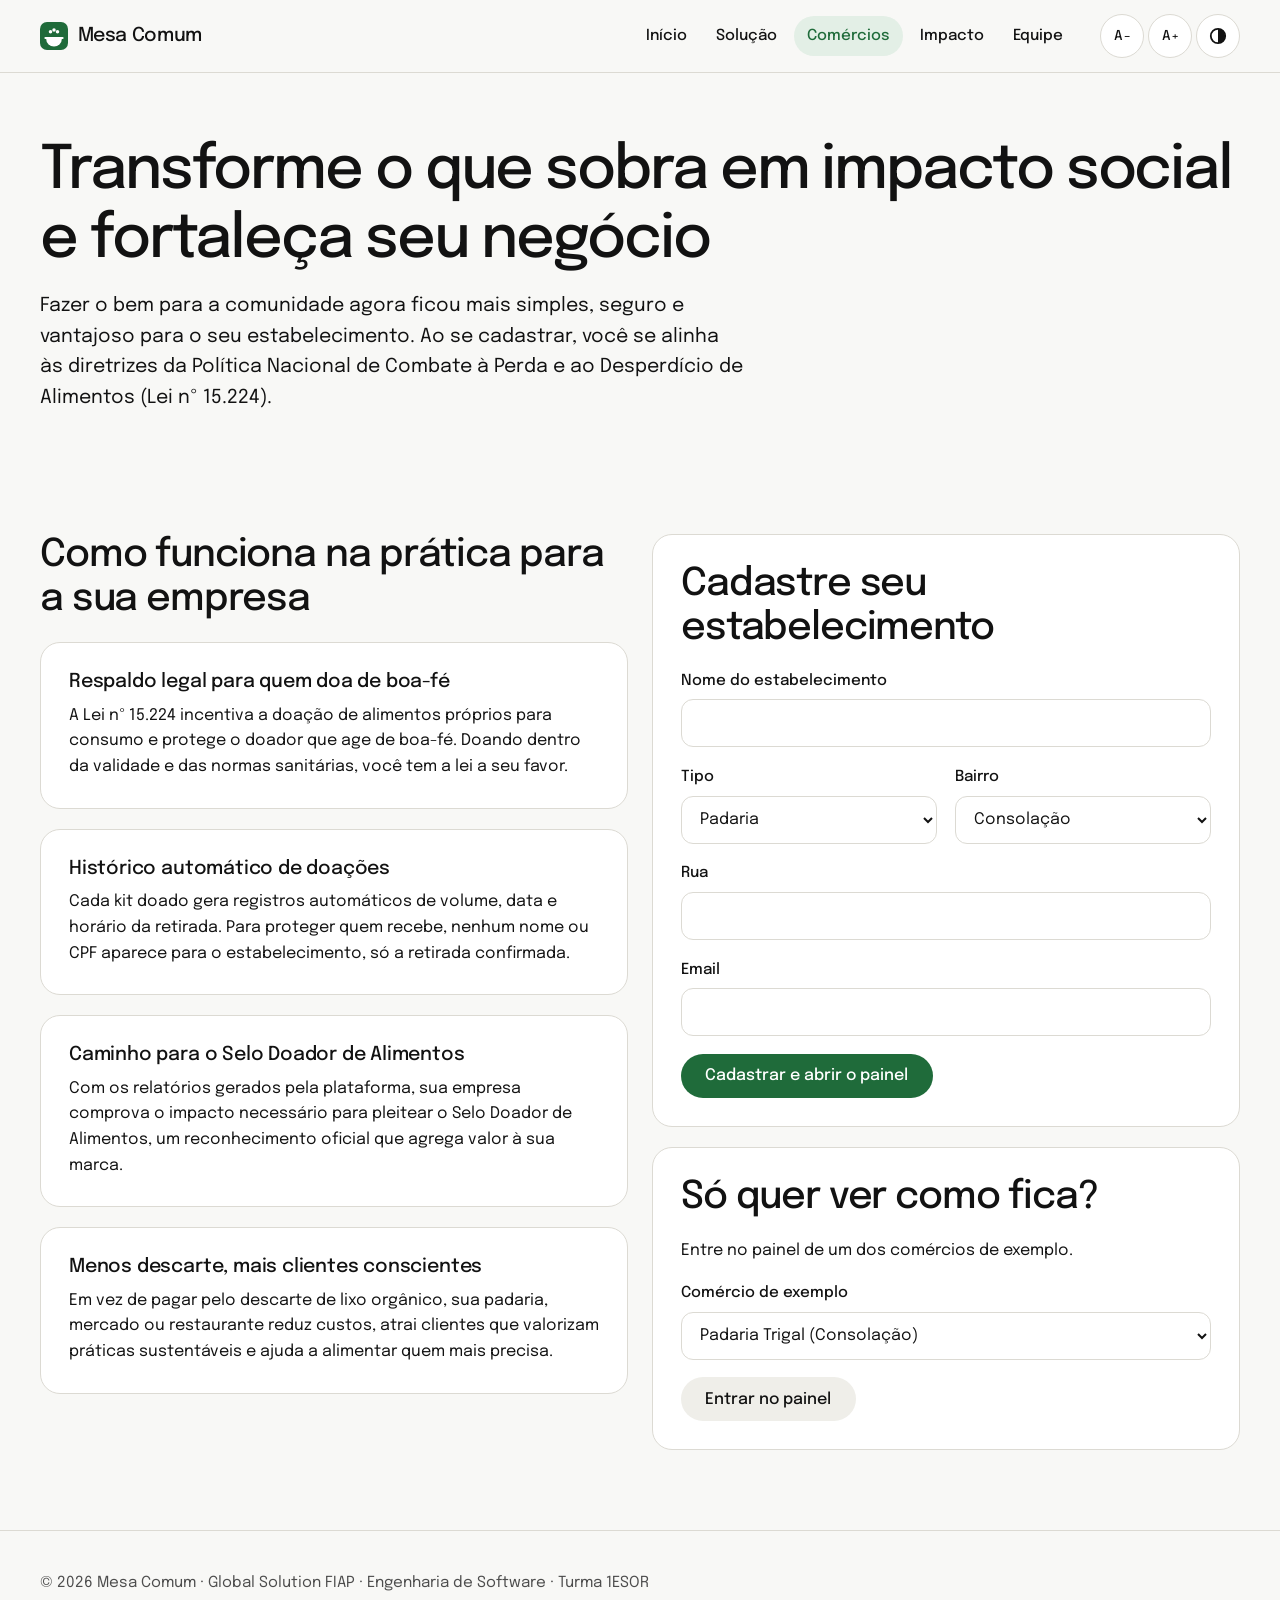
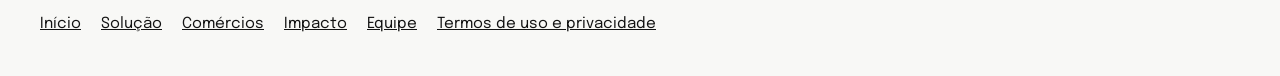
==== comercio.html @ 66bdf462 "Primeiros arquivos finalizados do site." ====
<!DOCTYPE html>
<html lang="pt-BR">
<head>
  <meta charset="UTF-8">
  <meta name="viewport" content="width=device-width, initial-scale=1.0">
  <title>Comércios: doe o que sobra · Mesa Comum</title>
  <meta name="description" content="Cadastre seu estabelecimento, publique doações e valide as retiradas no balcão.">
  <link rel="icon" href="img/logo.svg" type="image/svg+xml">
  <link rel="preconnect" href="https://fonts.googleapis.com">
  <link rel="preconnect" href="https://fonts.gstatic.com" crossorigin>
  <link href="https://fonts.googleapis.com/css2?family=Epilogue:wght@400;500;600&display=swap" rel="stylesheet">
  <link rel="stylesheet" href="css/estilo.css">
</head>
<body>

  <a class="pular-link" href="#conteudo">Pular para o conteúdo</a>

  <header class="topo">
    <div class="container topo__barra">
      <a class="logo" href="index.html">
        <img src="img/logo.svg" alt="" width="28" height="28">
        <span>Mesa Comum</span>
      </a>

      <nav class="menu" id="menu" aria-label="Menu principal">
        <ul>
          <li><a href="index.html">Início</a></li>
          <li><a href="solucao.html">Solução</a></li>
          <li><a href="comercio.html" aria-current="page">Comércios</a></li>
          <li><a href="impacto.html">Impacto</a></li>
          <li><a href="equipe.html">Equipe</a></li>
        </ul>
      </nav>

      <div class="acessibilidade" role="group" aria-label="Opções de acessibilidade">
        <button type="button" data-fonte="menor" aria-label="Diminuir o tamanho da fonte">A−</button>
        <button type="button" data-fonte="maior" aria-label="Aumentar o tamanho da fonte">A+</button>
        <button type="button" data-contraste aria-pressed="false" aria-label="Alto contraste"><svg class="icone" viewBox="0 0 20 20" width="18" height="18" aria-hidden="true" focusable="false"><circle cx="10" cy="10" r="8" fill="none" stroke="currentColor" stroke-width="2"/><path d="M10 2a8 8 0 0 1 0 16z" fill="currentColor"/></svg></button>
      </div>

      <button class="menu-botao" type="button" aria-expanded="false" aria-controls="menu" aria-label="Abrir menu">☰</button>
    </div>
  </header>

  <main id="conteudo">

    <!-- ===================== VISITANTE: texto + cadastro ===================== -->
    <div id="vista-entrada">
      <section class="pagina-topo" aria-labelledby="titulo-pagina">
        <div class="container">
          <h1 id="titulo-pagina">Transforme o que sobra em impacto social e fortaleça seu negócio</h1>
          <p>Fazer o bem para a comunidade agora ficou mais simples, seguro e vantajoso para o seu estabelecimento. Ao se cadastrar, você se alinha às diretrizes da Política Nacional de Combate à Perda e ao Desperdício de Alimentos (Lei nº 15.224).</p>
        </div>
      </section>

      <section class="secao" aria-labelledby="titulo-beneficios">
        <div class="container duas-colunas">
          <div class="pilha">
            <h2 id="titulo-beneficios">Como funciona na prática para a sua empresa</h2>
            <article class="cartao">
              <h3>Respaldo legal para quem doa de boa-fé</h3>
              <p>A Lei nº 15.224 incentiva a doação de alimentos próprios para consumo e protege o doador que age de boa-fé. Doando dentro da validade e das normas sanitárias, você tem a lei a seu favor.</p>
            </article>
            <article class="cartao">
              <h3>Histórico automático de doações</h3>
              <p>Cada kit doado gera registros automáticos de volume, data e horário da retirada. Para proteger quem recebe, nenhum nome ou CPF aparece para o estabelecimento, só a retirada confirmada.</p>
            </article>
            <article class="cartao">
              <h3>Caminho para o Selo Doador de Alimentos</h3>
              <p>Com os relatórios gerados pela plataforma, sua empresa comprova o impacto necessário para pleitear o Selo Doador de Alimentos, um reconhecimento oficial que agrega valor à sua marca.</p>
            </article>
            <article class="cartao">
              <h3>Menos descarte, mais clientes conscientes</h3>
              <p>Em vez de pagar pelo descarte de lixo orgânico, sua padaria, mercado ou restaurante reduz custos, atrai clientes que valorizam práticas sustentáveis e ajuda a alimentar quem mais precisa.</p>
            </article>
          </div>

          <div class="pilha">
            <form class="cartao formulario" id="form-cadastro" novalidate>
              <h2>Cadastre seu estabelecimento</h2>
              <div class="campo">
                <label for="cad-nome">Nome do estabelecimento</label>
                <input id="cad-nome" autocomplete="organization" aria-describedby="cad-nome-erro" required>
                <p class="campo__erro oculto" id="cad-nome-erro"></p>
              </div>
              <div class="formulario__linha">
                <div class="campo">
                  <label for="cad-tipo">Tipo</label>
                  <select id="cad-tipo">
                    <option>Padaria</option>
                    <option>Mercado</option>
                    <option>Hortifruti</option>
                    <option>Restaurante</option>
                    <option>Lanchonete</option>
                    <option>Outro</option>
                  </select>
                </div>
                <div class="campo">
                  <label for="cad-bairro">Bairro</label>
                  <select id="cad-bairro"></select>
                </div>
              </div>
              <div class="campo">
                <label for="cad-rua">Rua</label>
                <input id="cad-rua" autocomplete="address-line1" aria-describedby="cad-rua-erro" required>
                <p class="campo__erro oculto" id="cad-rua-erro"></p>
              </div>
              <div class="campo">
                <label for="cad-email">Email</label>
                <input id="cad-email" type="email" autocomplete="email" aria-describedby="cad-email-erro" required>
                <p class="campo__erro oculto" id="cad-email-erro"></p>
              </div>
              <p class="mensagem mensagem--erro" id="cad-mensagem" role="alert"></p>
              <div class="botoes">
                <button class="botao botao--principal" type="submit">Cadastrar e abrir o painel</button>
              </div>
            </form>

            <form class="cartao formulario" id="form-exemplo">
              <h2>Só quer ver como fica?</h2>
              <p>Entre no painel de um dos comércios de exemplo.</p>
              <div class="campo">
                <label for="exemplo-comercio">Comércio de exemplo</label>
                <select id="exemplo-comercio"></select>
              </div>
              <div class="botoes">
                <button class="botao botao--secundario" type="submit">Entrar no painel</button>
              </div>
            </form>
          </div>
        </div>
      </section>
    </div>

    <!-- ===================== PAINEL DO COMÉRCIO ===================== -->
    <div id="vista-painel" class="oculto">
      <section class="pagina-topo" aria-labelledby="painel-nome">
        <div class="container">
          <p class="mensagem mensagem--sucesso" id="painel-boas-vindas" role="status"></p>
          <h1 id="painel-nome">Painel</h1>
          <p id="painel-endereco"></p>
          <div class="botoes">
            <button class="botao botao--secundario" type="button" id="botao-sair">Sair do painel</button>
          </div>
        </div>
      </section>

      <section class="container" aria-labelledby="titulo-numeros">
        <h2 id="titulo-numeros" class="so-leitor">Seus números</h2>
        <dl class="indicadores" id="painel-indicadores"></dl>
      </section>

      <section class="secao" aria-label="Validar retirada e publicar doação">
        <div class="container duas-colunas">
          <form class="cartao formulario" id="form-validar" novalidate>
            <h2>Validar retirada</h2>
            <p>Digite o código que a pessoa mostrar no balcão.</p>
            <div class="validar">
              <div class="campo">
                <label for="validar-codigo">Código da pessoa</label>
                <input id="validar-codigo" autocomplete="off" placeholder="TRI-4821" maxlength="8" required>
              </div>
              <button class="botao botao--principal" type="submit">Validar</button>
            </div>
            <p class="mensagem" id="validar-mensagem" role="status"></p>
          </form>

          <form class="cartao formulario" id="form-doacao" novalidate>
            <h2>Publicar doação de hoje</h2>
            <div class="campo">
              <label for="doacao-item">O que você vai doar</label>
              <input id="doacao-item" placeholder="Ex.: pães do dia, 6 por kit" aria-describedby="doacao-item-erro" required>
              <p class="campo__erro oculto" id="doacao-item-erro"></p>
            </div>
            <div class="formulario__linha">
              <div class="campo">
                <label for="doacao-qtd">Quantos kits</label>
                <input id="doacao-qtd" type="number" inputmode="numeric" min="1" max="100" value="5" aria-describedby="doacao-qtd-erro" required>
                <p class="campo__erro oculto" id="doacao-qtd-erro"></p>
              </div>
              <div class="campo">
                <label for="doacao-peso">Peso por kit (kg)</label>
                <input id="doacao-peso" type="number" inputmode="decimal" min="0.1" step="0.1" value="0.5" aria-describedby="doacao-peso-erro" required>
                <p class="campo__erro oculto" id="doacao-peso-erro"></p>
              </div>
            </div>
            <div class="campo">
              <label for="doacao-ate">Retirada até (hoje)</label>
              <input id="doacao-ate" type="time" value="20:00" aria-describedby="doacao-ate-erro" required>
              <p class="campo__erro oculto" id="doacao-ate-erro"></p>
            </div>
            <p class="mensagem" id="doacao-mensagem" role="status"></p>
            <div class="botoes">
              <button class="botao botao--principal" type="submit">Publicar doação</button>
            </div>
          </form>
        </div>
      </section>

      <section class="secao secao--cinza" aria-labelledby="titulo-suas-doacoes">
        <div class="container">
          <div class="cartao">
            <h2 id="titulo-suas-doacoes">Suas doações</h2>
            <p class="campo__ajuda espaco-acima-pequeno">Se a pessoa não vier em 2 horas, o kit volta a ficar disponível sozinho.</p>
            <div class="tabela-rolagem espaco-acima-pequeno">
              <table id="tabela-doacoes"></table>
            </div>
          </div>
        </div>
      </section>

      <section class="secao" aria-label="Selo e histórico">
        <div class="container duas-colunas">
          <div class="cartao pilha">
            <h2>Selo Apoiador</h2>
            <div class="selo" id="painel-selo"></div>
          </div>
          <div class="cartao">
            <h2>Histórico de retiradas</h2>
            <p class="campo__ajuda espaco-acima-pequeno">Sem nome ou CPF de quem retirou.</p>
            <div class="tabela-rolagem espaco-acima-pequeno">
              <table id="tabela-historico"></table>
            </div>
          </div>
        </div>
      </section>
    </div>

  </main>

  <footer class="rodape">
    <div class="container">
      <p>© 2026 Mesa Comum · Global Solution FIAP · Engenharia de Software · Turma 1ESOR</p>
      <ul>
        <li><a href="index.html">Início</a></li>
        <li><a href="solucao.html">Solução</a></li>
        <li><a href="comercio.html">Comércios</a></li>
        <li><a href="impacto.html">Impacto</a></li>
        <li><a href="equipe.html">Equipe</a></li>
        <li><a href="termos.html">Termos de uso e privacidade</a></li>
      </ul>
    </div>
  </footer>

  <script src="js/menu.js"></script>
  <script src="js/dados.js"></script>
  <script src="js/comercio.js"></script>
</body>
</html>
---- css/estilo.css ----
/* =============================================================
   MESA COMUM — estilos do site
   Organização:
   1. Variáveis (cores, espaços)       8. Formulários
   2. Base                             9. Página Solução (lista, código)
   3. Acessibilidade                  10. Página Comércios (painel)
   4. Cabeçalho e menu                11. Página Impacto
   5. Botões e links                  12. Textos longos e equipe
   6. Estrutura das seções            13. Rodapé
   7. Página inicial                  14. Responsividade (media queries)
   ============================================================= */


/* ---------- 1. VARIÁVEIS ---------- */

:root {
  --fundo: #f8f8f6;
  --superficie: #ffffff;
  --superficie-2: #efeee9;
  --tinta: #121212;
  --tinta-suave: #4d4d4d;
  --linha: #dcdad3;
  --verde: #1f6b3a;
  --verde-escuro: #174f2b;
  --verde-claro: #e3efe6;
  --amarelo-claro: #fff4d6;
  --amarelo-texto: #5c3a00;
  --vermelho: #a3201a;
  --vermelho-claro: #fdecea;

  --raio: 20px;
  --raio-pequeno: 12px;
  --largura: 1200px;

  --fonte: "Epilogue", system-ui, -apple-system, "Segoe UI", sans-serif;
  --fonte-codigo: ui-monospace, "SFMono-Regular", Menlo, Consolas, monospace;
}

/* Modo alto contraste (botão no topo da página) */
body.alto-contraste {
  --fundo: #000000;
  --superficie: #000000;
  --superficie-2: #1a1a1a;
  --tinta: #ffffff;
  --tinta-suave: #ffffff;
  --linha: #ffffff;
  --verde: #ffd400;
  --verde-escuro: #ffe866;
  --verde-claro: #333000;
  --amarelo-claro: #333000;
  --amarelo-texto: #ffd400;
  --vermelho: #ff8a80;
  --vermelho-claro: #330000;
}
body.alto-contraste .botao--principal,
body.alto-contraste .codigo-card { color: #000000; }
body.alto-contraste .codigo-card { background: #ffd400; }
body.alto-contraste .codigo-card .botao--secundario { background: #000000; color: #ffd400; }


/* ---------- 2. BASE ---------- */

*, *::before, *::after { box-sizing: border-box; }

/* O tamanho da fonte muda com os botões A- / A+ (classes no <html>) */
html { font-size: 100%; scroll-behavior: smooth; scroll-padding-top: 6rem; }
html.fonte-maior { font-size: 112.5%; }
html.fonte-muito-maior { font-size: 125%; }

body {
  margin: 0;
  font-family: var(--fonte);
  font-size: 1rem;
  line-height: 1.6;
  color: var(--tinta);
  background: var(--fundo);
  -webkit-font-smoothing: antialiased;
}

img { max-width: 100%; display: block; }

h1, h2, h3 { line-height: 1.15; margin: 0; font-weight: 500; letter-spacing: -0.02em; }
h1 { font-size: clamp(2.2rem, 5vw, 3.75rem); letter-spacing: -0.035em; }
h2 { font-size: clamp(1.75rem, 3vw, 2.5rem); letter-spacing: -0.03em; }
h3 { font-size: 1.2rem; letter-spacing: -0.01em; }
p { margin: 0; }

.container { width: min(100% - 3rem, var(--largura)); margin-inline: auto; }


/* ---------- 3. ACESSIBILIDADE ---------- */

/* Link "pular para o conteúdo": aparece só quando recebe foco pelo teclado */
.pular-link {
  position: absolute;
  left: 1rem;
  top: -4rem;
  z-index: 100;
  background: var(--tinta);
  color: var(--fundo);
  padding: 0.75rem 1rem;
  border-radius: var(--raio-pequeno);
  text-decoration: none;
  font-weight: 500;
}
.pular-link:focus { top: 1rem; }

/* Contorno de foco bem visível em tudo que é clicável */
a:focus-visible, button:focus-visible, input:focus-visible, select:focus-visible {
  outline: 3px solid var(--verde);
  outline-offset: 2px;
}

/* Texto escondido na tela, mas lido por leitor de tela */
.so-leitor {
  position: absolute; width: 1px; height: 1px; padding: 0; margin: -1px;
  overflow: hidden; clip: rect(0, 0, 0, 0); white-space: nowrap; border: 0;
}

.oculto { display: none !important; }


/* ---------- 4. CABEÇALHO E MENU ---------- */

.topo {
  position: sticky;
  top: 0;
  z-index: 50;
  background: var(--fundo);
  border-bottom: 1px solid var(--linha);
}

.topo__barra {
  display: flex;
  align-items: center;
  gap: 1.5rem;
  min-height: 4.5rem;
}

.logo {
  display: flex;
  align-items: center;
  gap: 0.6rem;
  color: var(--tinta);
  text-decoration: none;
  font-size: 1.2rem;
  font-weight: 500;
  letter-spacing: -0.02em;
  margin-right: auto;
}
.logo img { width: 28px; height: 28px; }

.menu ul {
  display: flex;
  gap: 0.25rem;
  list-style: none;
  margin: 0;
  padding: 0;
}
.menu a {
  display: block;
  padding: 0.5rem 0.8rem;
  border-radius: 999px;
  color: var(--tinta);
  text-decoration: none;
  font-weight: 500;
  font-size: 0.95rem;
}
.menu a:hover { background: var(--superficie-2); }
.menu a[aria-current="page"] { background: var(--verde-claro); color: var(--verde); }

.acessibilidade { display: flex; gap: 0.25rem; }
.acessibilidade button {
  min-width: 2.75rem;
  height: 2.75rem;
  border: 1px solid var(--linha);
  border-radius: 999px;
  background: var(--superficie);
  color: var(--tinta);
  font: 500 0.85rem var(--fonte);
  cursor: pointer;
  display: inline-grid;
  place-items: center;
}
.acessibilidade button:hover { border-color: var(--tinta); }
.acessibilidade button[aria-pressed="true"] { background: var(--tinta); color: var(--fundo); }

.menu-botao {
  display: none;
  width: 2.75rem;
  height: 2.75rem;
  border: 1px solid var(--linha);
  border-radius: 999px;
  background: var(--superficie);
  color: var(--tinta);
  font-size: 1.2rem;
  cursor: pointer;
}


/* ---------- 5. BOTÕES E LINKS ---------- */

.botao {
  display: inline-flex;
  align-items: center;
  justify-content: center;
  gap: 0.5rem;
  min-height: 2.75rem;
  padding: 0.6rem 1.4rem;
  border-radius: 999px;
  border: 2px solid transparent;
  font: 500 1rem var(--fonte);
  text-decoration: none;
  cursor: pointer;
  transition: background-color 0.2s, transform 0.1s;
}
.botao:active { transform: translateY(1px); }

.botao--principal { background: var(--verde); color: #ffffff; }
.botao--principal:hover { background: var(--verde-escuro); }

.botao--secundario { background: var(--superficie-2); color: var(--tinta); }
.botao--secundario:hover { border-color: var(--tinta); }

.botao--grande { min-height: 3.5rem; padding: 0.8rem 2rem; font-size: 1.15rem; }

.link {
  color: var(--tinta);
  font-weight: 500;
  text-decoration: underline;
  text-underline-offset: 4px;
  text-decoration-color: var(--verde);
}
.link:hover { text-decoration-thickness: 2px; }

.botoes { display: flex; flex-wrap: wrap; gap: 0.75rem; }


/* ---------- 6. ESTRUTURA DAS SEÇÕES ---------- */

.secao { padding: 5rem 0; }
.secao--cinza { background: var(--superficie-2); }
.secao--escura { background: #121212; color: #f8f8f6; }

.secao__cabeca { max-width: 46rem; margin-bottom: 2.5rem; display: grid; gap: 1rem; }
.secao__cabeca p { font-size: 1.15rem; color: var(--tinta-suave); }
.secao--escura .secao__cabeca p { color: #d6d6d0; }

.etiqueta {
  display: inline-block;
  font-size: 0.85rem;
  font-weight: 500;
  color: var(--verde);
  background: var(--verde-claro);
  padding: 0.25rem 0.75rem;
  border-radius: 999px;
  justify-self: start;
}

.cartao {
  background: var(--superficie);
  border: 1px solid var(--linha);
  border-radius: var(--raio);
  padding: 1.75rem;
}
.cartao h3 + p, .cartao h3 + ul { margin-top: 0.6rem; }
.cartao p + p { margin-top: 0.6rem; }

.grade-2 { display: grid; grid-template-columns: repeat(2, 1fr); gap: 1.25rem; }
.grade-3 { display: grid; grid-template-columns: repeat(3, 1fr); gap: 1.25rem; }
.grade-4 { display: grid; grid-template-columns: repeat(4, 1fr); gap: 1.25rem; }

/* Cabeçalho das páginas internas */
.pagina-topo { padding: 4rem 0 2.5rem; }
.pagina-topo .container { display: grid; gap: 1rem; }
.pagina-topo p { font-size: 1.2rem; max-width: 44rem; }


/* ---------- 7. PÁGINA INICIAL ---------- */

.hero { padding: 4.5rem 0 5rem; }
.hero .container {
  display: grid;
  grid-template-columns: 1.1fr 1fr;
  gap: 3rem;
  align-items: center;
}
.hero__texto { display: grid; gap: 1.5rem; }
.hero__texto > p { font-size: 1.2rem; max-width: 34rem; }

/* Desenho da tela do site no hero */
.vitrine {
  background: linear-gradient(145deg, #d9c7a6 0%, #c9a978 45%, #8fa36a 100%);
  border-radius: 28px;
  padding: 2rem;
}
.tela {
  background: #ffffff;
  color: #121212;
  border-radius: 18px;
  overflow: hidden;
  font-size: 0.9rem;
}
.tela__barra {
  display: flex;
  justify-content: space-between;
  padding: 0.75rem 1rem;
  border-bottom: 1px solid #ecebe6;
  color: #5c5c5c;
  font-size: 0.8rem;
}
.tela__barra strong { color: #121212; font-weight: 500; }
.tela__lista { list-style: none; margin: 0; padding: 0.75rem; display: grid; gap: 0.5rem; }
.tela__lista li {
  display: grid;
  grid-template-columns: 3.5rem 1fr auto;
  align-items: center;
  gap: 0.75rem;
  padding: 0.6rem 0.75rem;
  border: 1px solid #ecebe6;
  border-radius: 12px;
}
.tela__distancia { color: #1f6b3a; font-weight: 600; }
.tela__lista small { display: block; color: #5c5c5c; font-size: 0.75rem; }
.tela__acao {
  font-size: 0.75rem;
  font-weight: 500;
  background: #e3efe6;
  color: #1f6b3a;
  padding: 0.25rem 0.6rem;
  border-radius: 6px;
}
.tela__codigo {
  margin: 0 0.75rem 0.75rem;
  background: #121212;
  color: #ffffff;
  border-radius: 12px;
  padding: 1rem;
  display: grid;
  gap: 0.25rem;
}
.tela__codigo small { color: #c9c9c4; font-size: 0.75rem; }
.tela__codigo strong { font: 500 1.8rem var(--fonte-codigo); letter-spacing: 0.04em; }

/* Números do problema */
.numero-grande {
  font-size: clamp(3rem, 8vw, 6.5rem);
  line-height: 1;
  letter-spacing: -0.045em;
  font-weight: 400;
}
.fatos { display: grid; grid-template-columns: repeat(3, 1fr); gap: 2rem; margin-top: 3rem; }
.fatos p { border-top: 1px solid #4a4a4a; padding-top: 1rem; color: #e6e6e0; }
.fonte-dado { margin-top: 1.5rem; font-size: 0.9rem; color: #c9c9c4; }
.fonte-dado a { color: #ffffff; }

/* Passos */
.passo { display: grid; gap: 0.75rem; align-content: start; }
.passo__numero {
  width: 2.5rem; height: 2.5rem;
  border-radius: 50%;
  display: grid; place-items: center;
  background: var(--verde);
  color: #ffffff;
  font-weight: 600;
}

/* ODS */
.ods { display: grid; gap: 0.75rem; align-content: start; }
.ods__numero {
  width: 3.5rem; height: 3.5rem;
  border-radius: 12px;
  display: grid; place-items: center;
  color: #ffffff;
  font-size: 1.5rem;
  font-weight: 600;
}
.ods--2 .ods__numero { background: #b8862b; }
.ods--10 .ods__numero { background: #c31f6a; }
.ods--11 .ods__numero { background: #c96b10; }

/* Perguntas */
.perguntas { display: grid; gap: 0; }
.perguntas div { padding: 1.25rem 0; border-bottom: 1px solid var(--linha); }
.perguntas dt { font-weight: 500; font-size: 1.1rem; }
.perguntas dd { margin: 0.4rem 0 0; color: var(--tinta-suave); }

/* Chamada final */
.chamada { text-align: left; display: grid; gap: 1.25rem; justify-items: start; }


/* ---------- 8. FORMULÁRIOS ---------- */

.formulario { display: grid; gap: 1.1rem; }
.formulario__linha { display: grid; grid-template-columns: 1fr 1fr; gap: 1.1rem; }

.campo { display: grid; gap: 0.4rem; }
.campo label { font-weight: 500; font-size: 0.95rem; }
.campo input, .campo select {
  width: 100%;
  min-height: 3rem;
  padding: 0.6rem 0.9rem;
  border: 1px solid var(--linha);
  border-radius: var(--raio-pequeno);
  background: var(--superficie);
  color: var(--tinta);
  font: 1rem var(--fonte);
}
.campo input[aria-invalid="true"] { border: 2px solid var(--vermelho); }
.campo__erro { color: var(--vermelho); font-size: 0.9rem; font-weight: 500; }
.campo__ajuda { color: var(--tinta-suave); font-size: 0.85rem; }

.caixa-check { display: flex; gap: 0.6rem; align-items: flex-start; font-size: 0.95rem; }
.caixa-check input { width: 1.25rem; height: 1.25rem; margin-top: 0.2rem; accent-color: var(--verde); flex: none; }

/* Mensagens de erro e de sucesso, na própria página (sem alert) */
.mensagem { padding: 0.9rem 1.1rem; border-radius: var(--raio-pequeno); font-weight: 500; }
.mensagem:empty { display: none; }
.mensagem--erro { background: var(--vermelho-claro); color: var(--vermelho); }
.mensagem--sucesso { background: var(--verde-claro); color: var(--verde); }
.mensagem--aviso { background: var(--amarelo-claro); color: var(--amarelo-texto); }


/* ---------- 9. PÁGINA SOLUÇÃO ---------- */

.filtros { display: grid; grid-template-columns: 2fr 1fr; gap: 1.1rem; }
.regras { display: flex; flex-wrap: wrap; gap: 0.5rem 1.5rem; margin-top: 1.25rem; padding: 0; list-style: none; color: var(--tinta-suave); font-size: 0.95rem; }
.regras li::before { content: "• "; color: var(--verde); font-weight: 700; }

.lista-doacoes { list-style: none; margin: 1.5rem 0 0; padding: 0; display: grid; gap: 0.75rem; }

.doacao {
  display: grid;
  grid-template-columns: 5rem 1fr auto;
  gap: 0.25rem 1.25rem;
  align-items: center;
  background: var(--superficie);
  border: 1px solid var(--linha);
  border-radius: var(--raio);
  padding: 1.25rem;
}
.doacao__distancia {
  grid-row: span 2;
  display: grid;
  place-items: center;
  text-align: center;
  height: 4.5rem;
  border-radius: 16px;
  background: var(--verde-claro);
  color: var(--verde);
  font-weight: 600;
  line-height: 1.2;
}
.doacao__distancia small { display: block; font-weight: 400; font-size: 0.75rem; }
.doacao__nome { font-weight: 500; font-size: 1.15rem; }
.doacao__local, .doacao__vagas { color: var(--tinta-suave); font-size: 0.9rem; }
.doacao__acao { grid-row: span 2; display: grid; justify-items: end; gap: 0.4rem; }
.doacao__item { grid-column: 2; }
.doacao__form { grid-column: 1 / -1; border-top: 1px solid var(--linha); margin-top: 1rem; padding-top: 1.25rem; }

.lista-vazia {
  text-align: center;
  padding: 3rem 1.5rem;
  border: 2px dashed var(--linha);
  border-radius: var(--raio);
  color: var(--tinta-suave);
}

/* Cartão com o código de retirada */
.codigo-card {
  background: #121212;
  color: #ffffff;
  border-radius: var(--raio);
  padding: 2rem;
  display: grid;
  gap: 1rem;
}
.codigo-card__rotulo { color: #c9c9c4; font-size: 0.95rem; }
.codigo-card__codigo { font: 500 clamp(2.75rem, 8vw, 4.5rem)/1 var(--fonte-codigo); letter-spacing: 0.04em; }
.codigo-card__info { display: grid; gap: 0.3rem; }
.codigo-card__cancelar { border-top: 1px solid #3a3a3a; padding-top: 1rem; display: grid; gap: 0.75rem; justify-items: start; }
.codigo-card .botao--secundario { background: #2a2a2a; color: #ffffff; }
.codigo-card .mensagem--aviso { color: var(--amarelo-texto); }


/* ---------- 10. PÁGINA COMÉRCIOS ---------- */

.duas-colunas { display: grid; grid-template-columns: 1fr 1fr; gap: 1.5rem; align-items: start; }
.pilha { display: grid; gap: 1.25rem; }

.indicadores { display: grid; grid-template-columns: repeat(4, 1fr); gap: 1rem; margin: 0; }
.indicador { background: var(--superficie); border: 1px solid var(--linha); border-radius: var(--raio); padding: 1.25rem; }
.indicador dt { color: var(--tinta-suave); font-size: 0.9rem; }
.indicador dd { margin: 0 0 0.25rem; font-size: 2.2rem; letter-spacing: -0.03em; order: -1; }
.indicador { display: flex; flex-direction: column; }

.validar { display: grid; grid-template-columns: 1fr auto; gap: 0.75rem; align-items: end; }
.validar input { font-family: var(--fonte-codigo); text-transform: uppercase; letter-spacing: 0.06em; }

.tabela-rolagem { overflow-x: auto; }
table { width: 100%; border-collapse: collapse; }
th { text-align: left; font-size: 0.85rem; font-weight: 500; color: var(--tinta-suave); padding: 0 0 0.6rem; border-bottom: 1px solid var(--linha); }
td { padding: 0.75rem 0; border-bottom: 1px solid var(--linha); vertical-align: top; }
th + th, td + td { padding-left: 1rem; }
.numero { text-align: right; white-space: nowrap; }

.selo { display: flex; gap: 1.25rem; align-items: center; }
.selo__disco {
  flex: none;
  width: 6rem; height: 6rem;
  border-radius: 50%;
  border: 2px dashed var(--linha);
  display: grid; place-items: center;
  text-align: center;
  font-size: 0.8rem;
  font-weight: 500;
  color: var(--tinta-suave);
  padding: 0.5rem;
}
.selo__disco--ganho { border: none; background: var(--verde); color: #ffffff; }

/* Barras de progresso (selo e ranking): elemento <meter> estilizado */
meter {
  width: 100%;
  height: 0.6rem;
  border-radius: 999px;
  background: var(--superficie-2);
  border: none;
}
meter::-webkit-meter-bar { background: var(--superficie-2); border: none; border-radius: 999px; height: 0.6rem; }
meter::-webkit-meter-optimum-value { background: var(--verde); border-radius: 999px; }
meter::-moz-meter-bar { background: var(--verde); border-radius: 999px; }


/* ---------- 11. PÁGINA IMPACTO ---------- */

.aviso-prototipo {
  background: var(--verde-claro);
  border-left: 4px solid var(--verde);
  padding: 1rem 1.25rem;
  border-radius: 0 var(--raio-pequeno) var(--raio-pequeno) 0;
}

.grafico { list-style: none; margin: 0; padding: 0; display: grid; gap: 0.5rem; }
.grafico li { display: grid; grid-template-columns: 3.5rem 1fr 2rem; gap: 0.75rem; align-items: center; font-size: 0.9rem; }
.grafico li span:last-child { text-align: right; font-weight: 500; }

.ranking { list-style: none; margin: 0; padding: 0; display: grid; gap: 1rem; }
.ranking li { display: grid; grid-template-columns: 1fr auto; gap: 0.4rem 1rem; }
.ranking meter { grid-column: 1 / -1; }


/* ---------- 12. TEXTOS LONGOS E EQUIPE ---------- */

.texto-longo { max-width: 46rem; }
.texto-longo h2 { font-size: 1.6rem; margin: 3rem 0 1rem; }
.texto-longo h2:first-child { margin-top: 0; }
.texto-longo p + p, .texto-longo p + ul, .texto-longo ul + p { margin-top: 1rem; }
.texto-longo ul { padding-left: 1.25rem; display: grid; gap: 0.6rem; margin: 0; }
.texto-longo li::marker { color: var(--verde); }
.texto-longo a { color: var(--tinta); }

.integrante { display: flex; gap: 1rem; align-items: center; }
.integrante img { width: 3.5rem; height: 3.5rem; flex: none; }
.integrante strong { display: block; font-weight: 500; line-height: 1.3; }
.integrante span { color: var(--tinta-suave); font-size: 0.9rem; }

.lista-simples { margin: 0.6rem 0 0; padding-left: 1.25rem; display: grid; gap: 0.4rem; }
.lista-simples li::marker { color: var(--verde); }


/* ---------- 13. RODAPÉ ---------- */

.rodape { border-top: 1px solid var(--linha); padding: 2.5rem 0; font-size: 0.95rem; color: var(--tinta-suave); }
.rodape .container { display: flex; flex-wrap: wrap; justify-content: space-between; gap: 1rem; }
.rodape ul { display: flex; flex-wrap: wrap; gap: 0.5rem 1.25rem; list-style: none; margin: 0; padding: 0; }
.rodape a { color: var(--tinta); }


/* ---------- 14. RESPONSIVIDADE ---------- */

/* Tablet */
@media (max-width: 1024px) {
  .hero .container { grid-template-columns: 1fr; }
  .grade-4, .indicadores { grid-template-columns: repeat(2, 1fr); }
  .grade-3 { grid-template-columns: 1fr; }
  .duas-colunas { grid-template-columns: 1fr; }
  .fatos { grid-template-columns: 1fr; gap: 1rem; }
}

/* Celular: o menu vira uma lista que abre pelo botão ☰ */
@media (max-width: 860px) {
  .menu-botao { display: block; }
  .menu {
    display: none;
    position: absolute;
    top: 100%;
    left: 0;
    right: 0;
    background: var(--fundo);
    border-bottom: 1px solid var(--linha);
    padding: 0.75rem 1.5rem 1.25rem;
  }
  .menu.aberto { display: block; }
  .menu ul { flex-direction: column; }
  .menu a { padding: 0.9rem 1rem; font-size: 1.05rem; }
  .topo__barra { gap: 0.75rem; }
}

@media (max-width: 640px) {
  .secao { padding: 3.5rem 0; }
  .container { width: min(100% - 2rem, var(--largura)); }
  .grade-2, .grade-4, .indicadores, .filtros, .formulario__linha { grid-template-columns: 1fr; }
  .vitrine { padding: 1rem; border-radius: 20px; }
  .tela__lista li { grid-template-columns: 3rem 1fr; }
  .tela__acao { display: none; }
  .doacao { grid-template-columns: 4rem 1fr; }
  .doacao__distancia { height: 4rem; font-size: 0.9rem; }
  .doacao__item { grid-column: 1 / -1; }
  .doacao__acao { grid-column: 1 / -1; grid-row: auto; justify-items: stretch; order: 1; }
  .doacao__vagas { order: -1; }
  .doacao__form { order: 2; }
  .doacao__acao .botao { width: 100%; }
  .botoes .botao { width: 100%; }
  .validar { grid-template-columns: 1fr; }
  .codigo-card { padding: 1.5rem; }
  .acessibilidade button { min-width: 2.5rem; }
  .logo span { font-size: 1.05rem; }
}


/* ---------- 15. AJUSTES PEQUENOS ---------- */

.lista-sem-marcador { list-style: none; margin: 0; padding: 0; }
.espaco-acima { margin-top: 2rem; }
.espaco-acima-pequeno { margin-top: 1rem; }
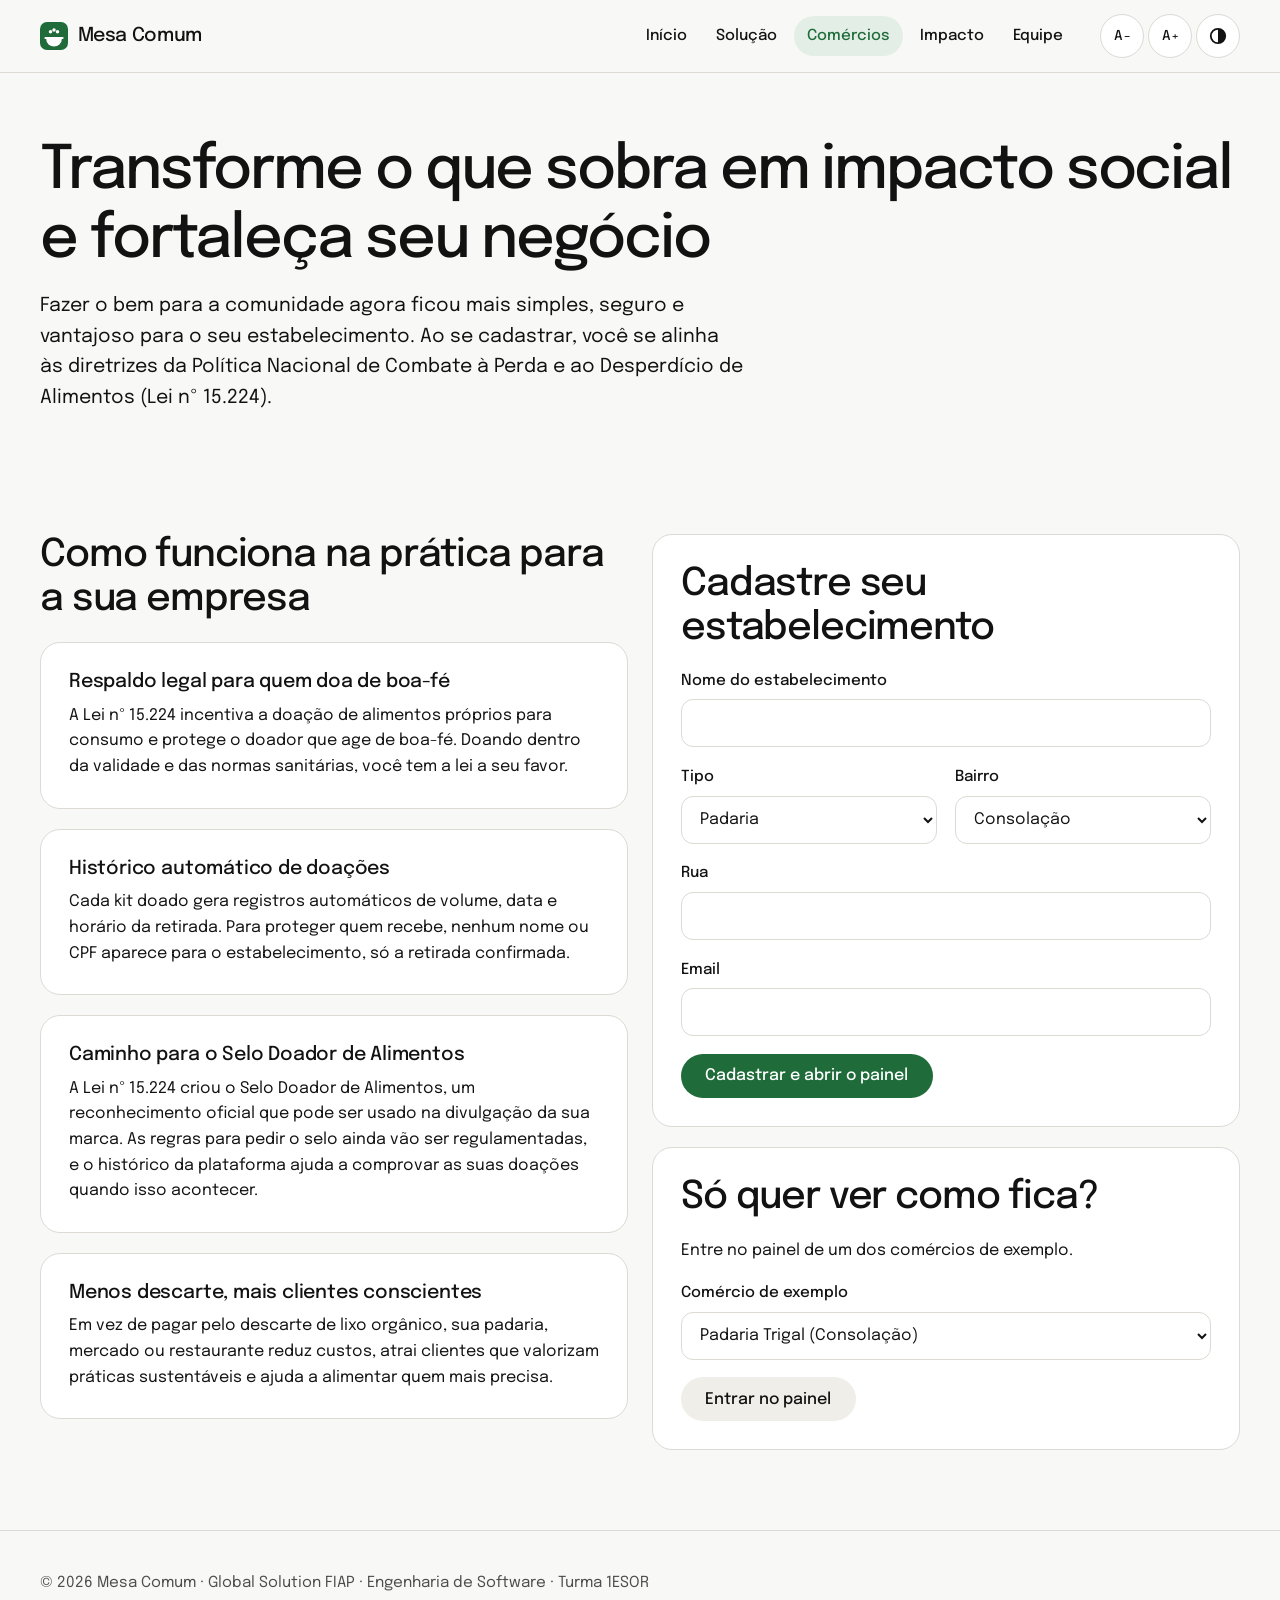
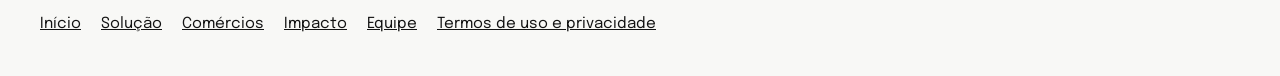
==== commit 328122f0: "Termos atualizados segunda a lei 15.224" ====
--- a/comercio.html
+++ b/comercio.html
@@ -67,7 +67,7 @@
             </article>
             <article class="cartao">
               <h3>Caminho para o Selo Doador de Alimentos</h3>
-              <p>Com os relatórios gerados pela plataforma, sua empresa comprova o impacto necessário para pleitear o Selo Doador de Alimentos, um reconhecimento oficial que agrega valor à sua marca.</p>
+              <p>A Lei nº 15.224 criou o Selo Doador de Alimentos, um reconhecimento oficial que pode ser usado na divulgação da sua marca. As regras para pedir o selo ainda vão ser regulamentadas, e o histórico da plataforma ajuda a comprovar as suas doações quando isso acontecer.</p>
             </article>
             <article class="cartao">
               <h3>Menos descarte, mais clientes conscientes</h3>
